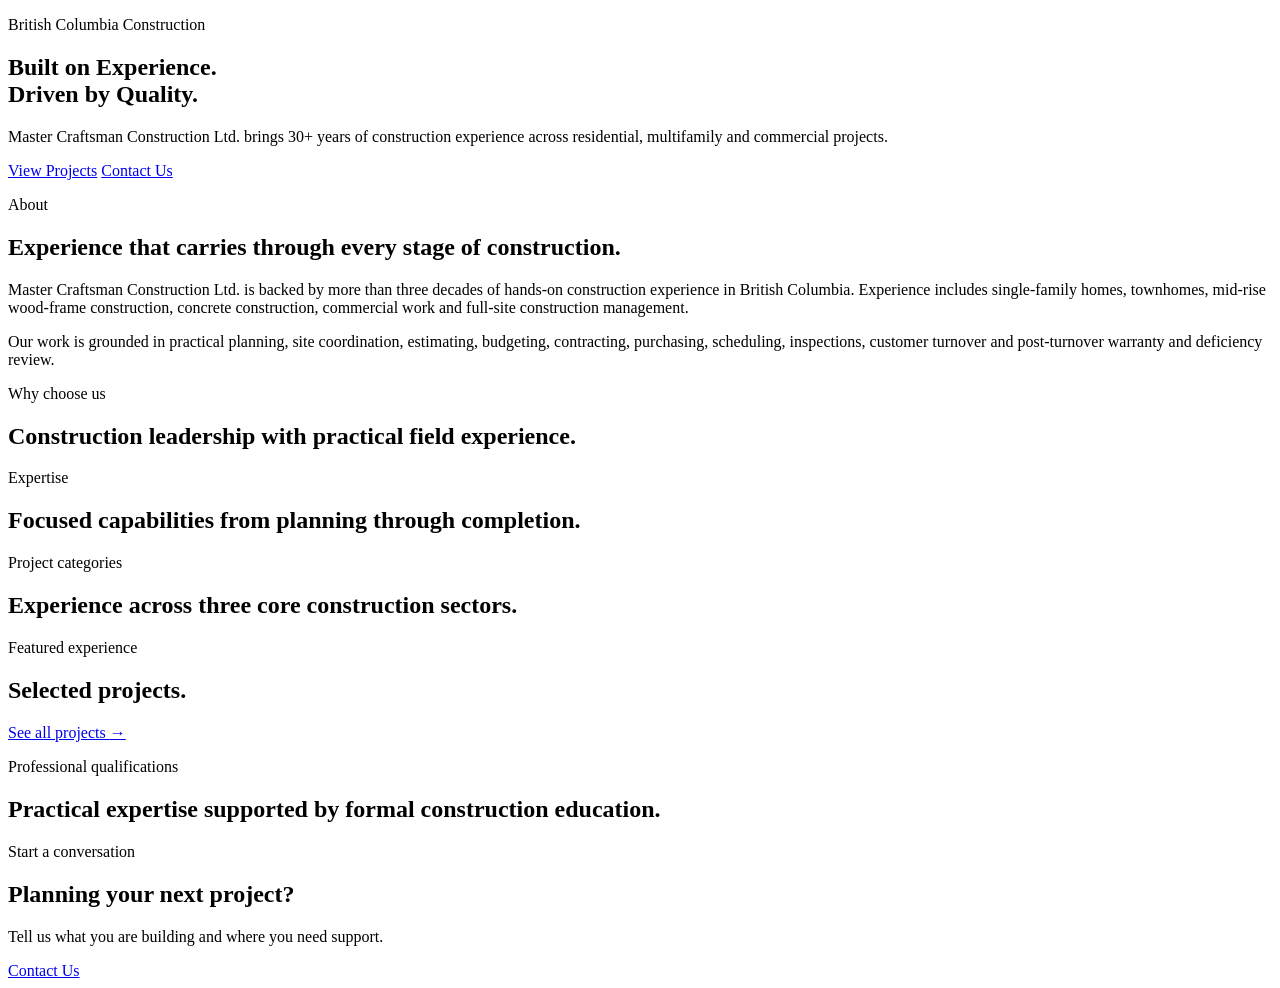
==== index.html @ 4886b28a "Add files via upload" ====
<!DOCTYPE html>
<html lang="en">
<head>
  <meta charset="UTF-8" />
  <meta name="viewport" content="width=device-width, initial-scale=1.0" />
  <meta name="description" content="Master Craftsman Construction Ltd. — experienced construction management, residential, multifamily and commercial construction in British Columbia." />
  <title>Master Craftsman Construction Ltd.</title>
  <link rel="preconnect" href="https://fonts.googleapis.com">
  <link rel="preconnect" href="https://fonts.gstatic.com" crossorigin>
  <link href="https://fonts.googleapis.com/css2?family=Inter:wght@400;500;600;700;800&display=swap" rel="stylesheet">
  <link rel="stylesheet" href="assets/css/styles.css" />
</head>
<body data-page="home">
  <div id="site-header"></div>

  <main>
    <section class="hero">
      <div class="hero__media" aria-hidden="true"></div>
      <div class="hero__overlay"></div>
      <div class="container hero__content reveal">
        <p class="eyebrow">British Columbia Construction</p>
        <h1>Built on Experience.<br>Driven by Quality.</h1>
        <p class="hero__text">
          Master Craftsman Construction Ltd. brings 30+ years of construction experience
          across residential, multifamily and commercial projects.
        </p>
        <div class="hero__actions">
          <a class="btn btn--primary" href="projects.html">View Projects</a>
          <a class="btn btn--ghost" href="contact.html">Contact Us</a>
        </div>
      </div>
    </section>

    <section class="section section--light">
      <div class="container split split--about">
        <div class="reveal">
          <p class="eyebrow">About</p>
          <h2>Experience that carries through every stage of construction.</h2>
        </div>
        <div class="reveal">
          <p>
            Master Craftsman Construction Ltd. is backed by more than three decades of hands-on
            construction experience in British Columbia. Experience includes single-family homes,
            townhomes, mid-rise wood-frame construction, concrete construction, commercial work
            and full-site construction management.
          </p>
          <p>
            Our work is grounded in practical planning, site coordination, estimating, budgeting,
            contracting, purchasing, scheduling, inspections, customer turnover and post-turnover
            warranty and deficiency review.
          </p>
        </div>
      </div>
    </section>

    <section class="section">
      <div class="container">
        <div class="section-heading reveal">
          <p class="eyebrow">Why choose us</p>
          <h2>Construction leadership with practical field experience.</h2>
        </div>
        <div id="strength-grid" class="feature-grid"></div>
      </div>
    </section>

    <section class="section section--blue">
      <div class="container">
        <div class="section-heading section-heading--light reveal">
          <p class="eyebrow eyebrow--light">Expertise</p>
          <h2>Focused capabilities from planning through completion.</h2>
        </div>
        <div id="services-grid" class="service-grid"></div>
      </div>
    </section>

    <section class="section">
      <div class="container">
        <div class="section-heading reveal">
          <p class="eyebrow">Project categories</p>
          <h2>Experience across three core construction sectors.</h2>
        </div>
        <div id="category-grid" class="category-grid"></div>
      </div>
    </section>

    <section class="section section--light">
      <div class="container">
        <div class="section-heading section-heading--row reveal">
          <div>
            <p class="eyebrow">Featured experience</p>
            <h2>Selected projects.</h2>
          </div>
          <a class="text-link" href="projects.html">See all projects <span>→</span></a>
        </div>
        <div id="featured-projects" class="project-grid project-grid--home"></div>
      </div>
    </section>

    <section class="section">
      <div class="container qualification-wrap reveal">
        <div>
          <p class="eyebrow">Professional qualifications</p>
          <h2>Practical expertise supported by formal construction education.</h2>
        </div>
        <div id="qualification-list" class="qualification-list"></div>
      </div>
    </section>

    <section class="cta-band">
      <div class="container cta-band__inner reveal">
        <div>
          <p class="eyebrow eyebrow--light">Start a conversation</p>
          <h2>Planning your next project?</h2>
          <p>Tell us what you are building and where you need support.</p>
        </div>
        <a class="btn btn--white" href="contact.html">Contact Us</a>
      </div>
    </section>
  </main>

  <div id="site-footer"></div>
  <script src="assets/js/main.js"></script>
</body>
</html>
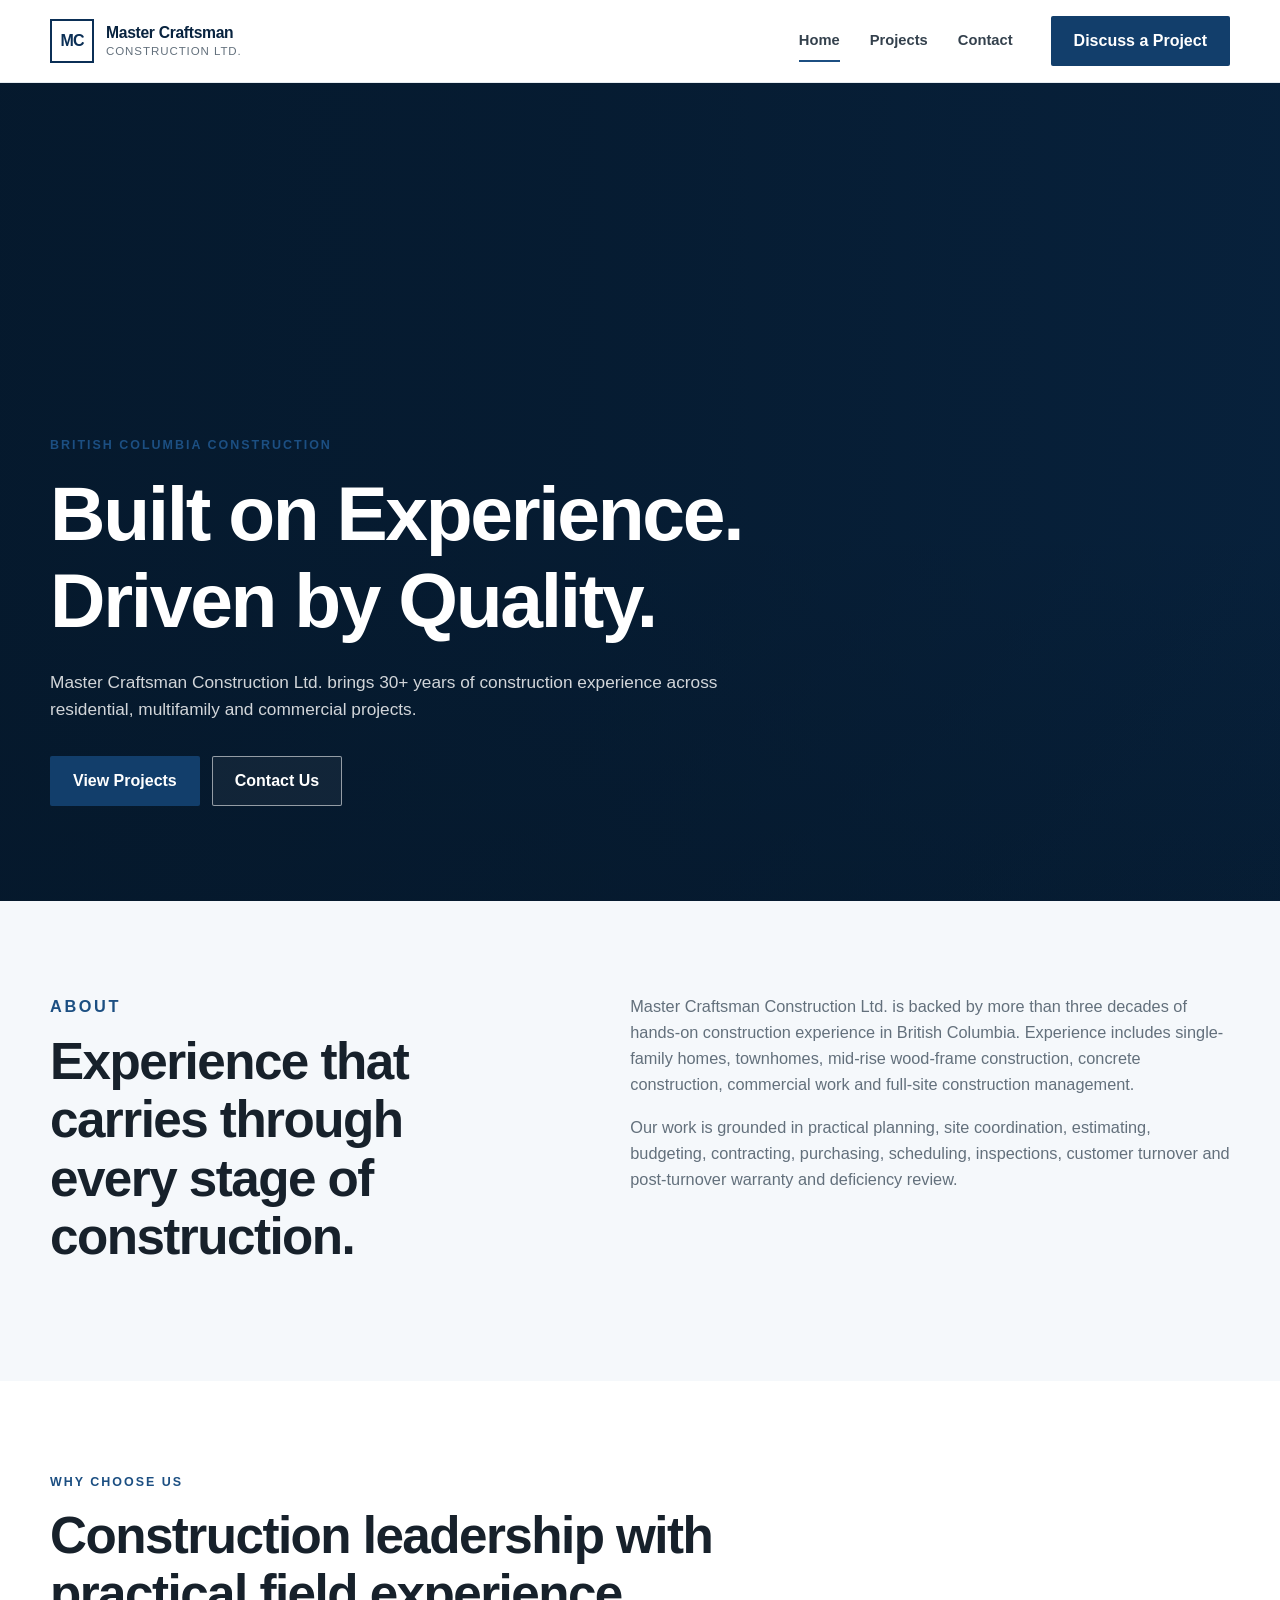
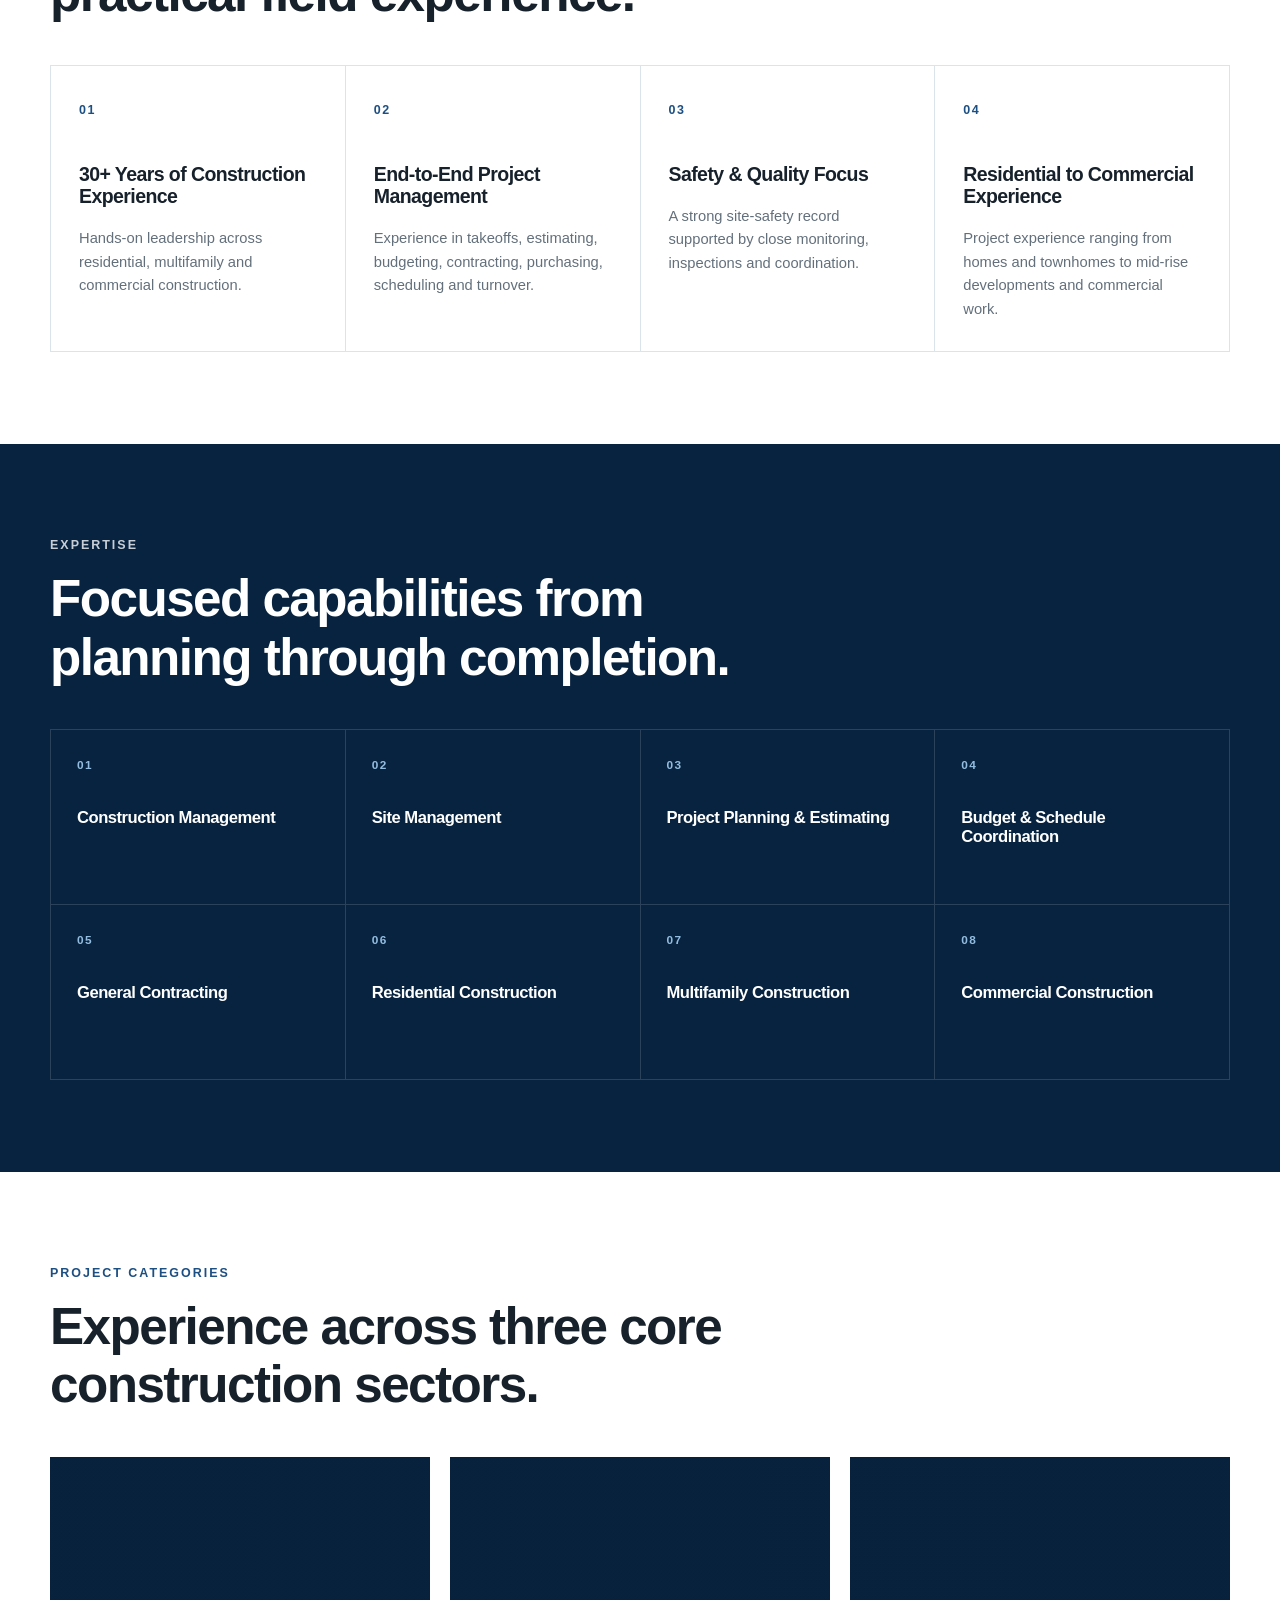
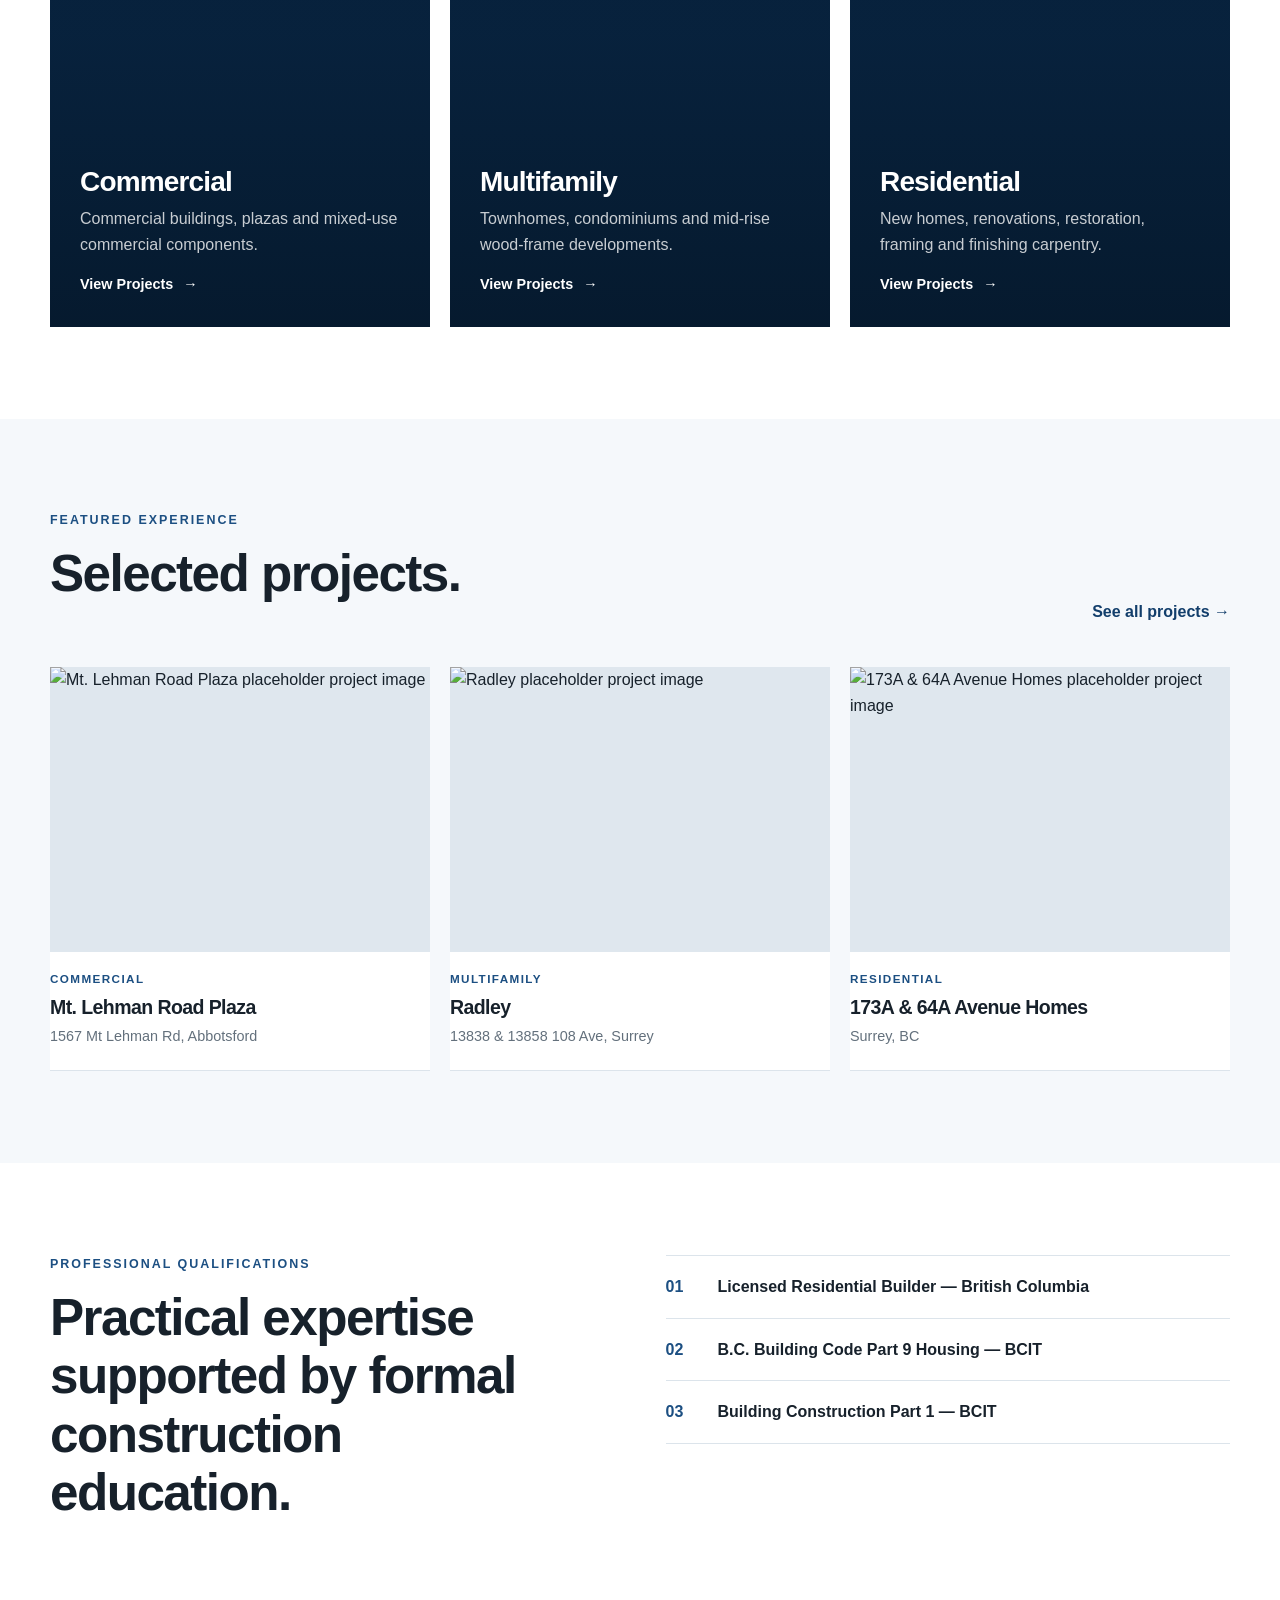
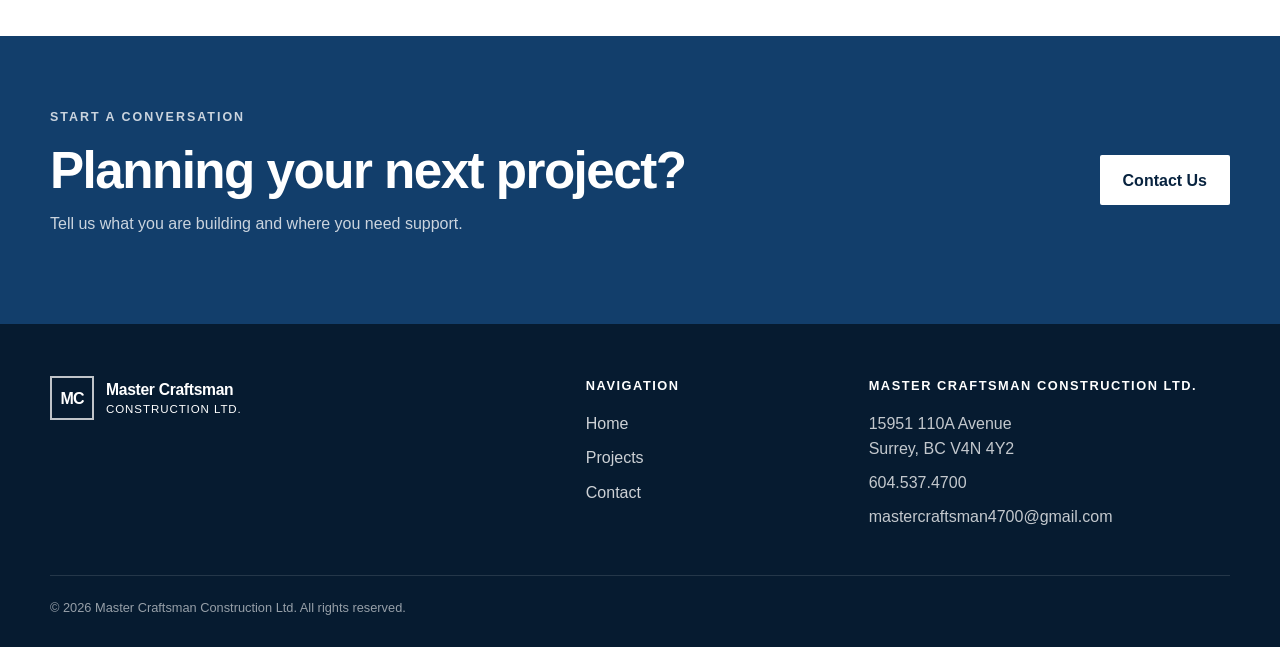
==== commit 191e22b5: "Update stylesheet and script paths in index.html" ====
--- a/index.html
+++ b/index.html
@@ -8,7 +8,7 @@
   <link rel="preconnect" href="https://fonts.googleapis.com">
   <link rel="preconnect" href="https://fonts.gstatic.com" crossorigin>
   <link href="https://fonts.googleapis.com/css2?family=Inter:wght@400;500;600;700;800&display=swap" rel="stylesheet">
-  <link rel="stylesheet" href="assets/css/styles.css" />
+  <link rel="stylesheet" href="styles.css" />
 </head>
 <body data-page="home">
   <div id="site-header"></div>
@@ -119,6 +119,6 @@
   </main>
 
   <div id="site-footer"></div>
-  <script src="assets/js/main.js"></script>
+  <script src="main.js"></script>
 </body>
 </html>
--- a/styles.css
+++ b/styles.css
@@ -0,0 +1,1001 @@
+:root {
+  --blue-950: #08233f;
+  --blue-900: #0b2f56;
+  --blue-800: #123e6b;
+  --blue-700: #1c4f82;
+  --blue-100: #eaf1f7;
+  --blue-050: #f5f8fb;
+  --white: #ffffff;
+  --ink: #17212b;
+  --muted: #63707c;
+  --line: #dce4eb;
+  --shadow: 0 18px 45px rgba(8, 35, 63, 0.12);
+  --container: 1180px;
+  --radius: 2px;
+}
+
+*,
+*::before,
+*::after { box-sizing: border-box; }
+
+html { scroll-behavior: smooth; }
+
+body {
+  margin: 0;
+  font-family: "Inter", Arial, sans-serif;
+  color: var(--ink);
+  background: var(--white);
+  line-height: 1.6;
+  -webkit-font-smoothing: antialiased;
+}
+
+body.modal-open { overflow: hidden; }
+
+img { display: block; max-width: 100%; }
+
+a { color: inherit; text-decoration: none; }
+
+button,
+input,
+select,
+textarea { font: inherit; }
+
+button { cursor: pointer; }
+
+.container {
+  width: min(calc(100% - 40px), var(--container));
+  margin-inline: auto;
+}
+
+.section { padding: 92px 0; }
+
+.section--light { background: var(--blue-050); }
+
+.section--blue {
+  color: var(--white);
+  background: var(--blue-950);
+}
+
+.eyebrow {
+  margin: 0 0 14px;
+  color: var(--blue-700);
+  font-size: 0.78rem;
+  font-weight: 800;
+  letter-spacing: 0.16em;
+  text-transform: uppercase;
+}
+
+.eyebrow--light { color: #b8d3ea; }
+
+h1, h2, h3, p { margin-top: 0; }
+
+h1, h2, h3 {
+  line-height: 1.14;
+  letter-spacing: -0.03em;
+}
+
+h1 { font-size: clamp(2.75rem, 6vw, 5.6rem); }
+
+h2 { font-size: clamp(2rem, 4vw, 3.5rem); margin-bottom: 22px; }
+
+h3 { font-size: 1.22rem; }
+
+p { color: var(--muted); }
+
+.section--blue p,
+.page-hero p,
+.cta-band p { color: rgba(255,255,255,.78); }
+
+.site-header {
+  position: sticky;
+  top: 0;
+  z-index: 1000;
+  background: rgba(255,255,255,.96);
+  border-bottom: 1px solid rgba(220,228,235,.75);
+  backdrop-filter: blur(14px);
+}
+
+.site-header__inner {
+  min-height: 82px;
+  display: flex;
+  align-items: center;
+  justify-content: space-between;
+  gap: 28px;
+}
+
+.brand {
+  display: inline-flex;
+  align-items: center;
+  gap: 12px;
+  min-width: 0;
+}
+
+.brand__mark {
+  width: 44px;
+  height: 44px;
+  display: grid;
+  place-items: center;
+  flex: 0 0 auto;
+  border: 2px solid var(--blue-900);
+  color: var(--blue-900);
+  font-weight: 800;
+  letter-spacing: -0.06em;
+}
+
+.brand__text {
+  display: flex;
+  flex-direction: column;
+  line-height: 1.1;
+}
+
+.brand__text strong {
+  color: var(--blue-950);
+  font-size: .98rem;
+  letter-spacing: -0.02em;
+}
+
+.brand__text small {
+  margin-top: 4px;
+  color: var(--muted);
+  font-size: .72rem;
+  letter-spacing: .08em;
+  text-transform: uppercase;
+}
+
+.nav {
+  display: flex;
+  align-items: center;
+  gap: 30px;
+}
+
+.nav__link {
+  position: relative;
+  color: #34414d;
+  font-size: .92rem;
+  font-weight: 600;
+}
+
+.nav__link::after {
+  content: "";
+  position: absolute;
+  left: 0;
+  bottom: -9px;
+  width: 100%;
+  height: 2px;
+  background: var(--blue-700);
+  transform: scaleX(0);
+  transform-origin: left;
+  transition: transform .2s ease;
+}
+
+.nav__link:hover::after,
+.nav__link.active::after { transform: scaleX(1); }
+
+.header-cta { margin-left: 8px; }
+
+.menu-toggle {
+  display: none;
+  width: 44px;
+  height: 44px;
+  border: 0;
+  background: transparent;
+  padding: 10px;
+}
+
+.menu-toggle span {
+  display: block;
+  width: 24px;
+  height: 2px;
+  margin: 5px auto;
+  background: var(--blue-950);
+  transition: .2s ease;
+}
+
+.btn {
+  display: inline-flex;
+  align-items: center;
+  justify-content: center;
+  min-height: 50px;
+  padding: 0 22px;
+  border: 1px solid transparent;
+  border-radius: var(--radius);
+  font-weight: 700;
+  transition: transform .2s ease, background .2s ease, color .2s ease, border-color .2s ease;
+}
+
+.btn:hover { transform: translateY(-2px); }
+
+.btn--primary {
+  color: var(--white);
+  background: var(--blue-800);
+}
+
+.btn--primary:hover { background: var(--blue-950); }
+
+.btn--ghost {
+  color: var(--white);
+  border-color: rgba(255,255,255,.55);
+  background: rgba(255,255,255,.05);
+}
+
+.btn--ghost:hover { background: rgba(255,255,255,.13); }
+
+.btn--white {
+  color: var(--blue-950);
+  background: var(--white);
+}
+
+.hero {
+  position: relative;
+  min-height: calc(100vh - 82px);
+  display: grid;
+  align-items: end;
+  overflow: hidden;
+  background: var(--blue-950);
+}
+
+.hero__media {
+  position: absolute;
+  inset: 0;
+  background:
+    url("https://images.unsplash.com/photo-1486406146926-c627a92ad1ab?auto=format&fit=crop&w=2200&q=88")
+    center 48% / cover no-repeat;
+  transform: scale(1.02);
+}
+
+.hero__overlay {
+  position: absolute;
+  inset: 0;
+  background:
+    linear-gradient(90deg, rgba(5,24,43,.88) 0%, rgba(5,24,43,.66) 46%, rgba(5,24,43,.2) 100%),
+    linear-gradient(0deg, rgba(5,24,43,.45), transparent 45%);
+}
+
+.hero__content {
+  position: relative;
+  z-index: 2;
+  padding: 110px 0 95px;
+  color: var(--white);
+}
+
+.hero h1 {
+  max-width: 950px;
+  margin-bottom: 24px;
+}
+
+.hero__text {
+  max-width: 700px;
+  margin-bottom: 32px;
+  color: rgba(255,255,255,.82);
+  font-size: 1.08rem;
+}
+
+.hero__actions {
+  display: flex;
+  flex-wrap: wrap;
+  gap: 12px;
+}
+
+.split {
+  display: grid;
+  grid-template-columns: .9fr 1.1fr;
+  gap: clamp(40px, 7vw, 100px);
+  align-items: start;
+}
+
+.split--about p { font-size: 1.02rem; }
+
+.section-heading {
+  max-width: 720px;
+  margin-bottom: 42px;
+}
+
+.section-heading--light { color: var(--white); }
+
+.section-heading--row {
+  max-width: none;
+  display: flex;
+  align-items: end;
+  justify-content: space-between;
+  gap: 24px;
+}
+
+.text-link {
+  color: var(--blue-800);
+  font-weight: 700;
+  white-space: nowrap;
+}
+
+.text-link span {
+  display: inline-block;
+  transition: transform .2s ease;
+}
+
+.text-link:hover span { transform: translateX(4px); }
+
+.feature-grid {
+  display: grid;
+  grid-template-columns: repeat(4, 1fr);
+  border-top: 1px solid var(--line);
+  border-left: 1px solid var(--line);
+}
+
+.feature-item {
+  min-height: 230px;
+  padding: 30px 28px;
+  border-right: 1px solid var(--line);
+  border-bottom: 1px solid var(--line);
+}
+
+.feature-number {
+  display: inline-block;
+  margin-bottom: 42px;
+  color: var(--blue-700);
+  font-size: .78rem;
+  font-weight: 800;
+  letter-spacing: .12em;
+}
+
+.feature-item p { margin-bottom: 0; font-size: .92rem; }
+
+.service-grid {
+  display: grid;
+  grid-template-columns: repeat(4, 1fr);
+  border-top: 1px solid rgba(255,255,255,.14);
+  border-left: 1px solid rgba(255,255,255,.14);
+}
+
+.service-item {
+  min-height: 175px;
+  padding: 26px;
+  border-right: 1px solid rgba(255,255,255,.14);
+  border-bottom: 1px solid rgba(255,255,255,.14);
+}
+
+.service-item h3 {
+  margin: 0;
+  color: var(--white);
+  font-size: 1.04rem;
+}
+
+.service-item span {
+  display: block;
+  margin-bottom: 34px;
+  color: #93bde0;
+  font-size: .74rem;
+  font-weight: 800;
+  letter-spacing: .12em;
+}
+
+.category-grid {
+  display: grid;
+  grid-template-columns: repeat(3, 1fr);
+  gap: 20px;
+}
+
+.category-card {
+  position: relative;
+  min-height: 470px;
+  overflow: hidden;
+  background: var(--blue-950);
+  color: var(--white);
+}
+
+.category-card__image {
+  position: absolute;
+  inset: 0;
+  background-position: center;
+  background-size: cover;
+  transition: transform .5s ease;
+}
+
+.category-card::after {
+  content: "";
+  position: absolute;
+  inset: 0;
+  background: linear-gradient(0deg, rgba(5,24,43,.84) 0%, rgba(5,24,43,.12) 62%);
+  transition: background .3s ease;
+}
+
+.category-card__content {
+  position: absolute;
+  inset: auto 0 0;
+  z-index: 2;
+  padding: 30px;
+}
+
+.category-card h3 {
+  margin-bottom: 8px;
+  font-size: 1.75rem;
+}
+
+.category-card p { margin-bottom: 14px; color: rgba(255,255,255,.78); }
+
+.category-card__link {
+  display: inline-flex;
+  gap: 10px;
+  align-items: center;
+  font-size: .9rem;
+  font-weight: 700;
+}
+
+.category-card:hover .category-card__image { transform: scale(1.055); }
+.category-card:hover::after { background: linear-gradient(0deg, rgba(5,24,43,.9) 0%, rgba(5,24,43,.2) 70%); }
+.category-card:hover .category-card__link span { transform: translateX(4px); }
+
+.project-grid {
+  display: grid;
+  grid-template-columns: repeat(3, 1fr);
+  gap: 28px 20px;
+}
+
+.project-grid--home { grid-template-columns: repeat(3, 1fr); }
+
+.project-card {
+  overflow: hidden;
+  background: var(--white);
+  border-bottom: 1px solid var(--line);
+}
+
+.project-card__image-wrap {
+  position: relative;
+  aspect-ratio: 4 / 3;
+  overflow: hidden;
+  background: #dfe7ee;
+}
+
+.project-card__image {
+  width: 100%;
+  height: 100%;
+  object-fit: cover;
+  transition: transform .45s ease;
+}
+
+.project-card__overlay {
+  position: absolute;
+  inset: 0;
+  display: grid;
+  place-items: center;
+  color: var(--white);
+  font-weight: 700;
+  background: rgba(6,31,54,.58);
+  opacity: 0;
+  transition: opacity .25s ease;
+}
+
+.project-card__body { padding: 18px 0 22px; }
+
+.project-card__category {
+  margin-bottom: 7px;
+  color: var(--blue-700);
+  font-size: .73rem;
+  font-weight: 800;
+  letter-spacing: .12em;
+  text-transform: uppercase;
+}
+
+.project-card h3 { margin-bottom: 7px; }
+.project-card p { margin-bottom: 0; font-size: .9rem; }
+
+.project-card[data-clickable="true"] { cursor: pointer; }
+
+.project-card:hover .project-card__image { transform: scale(1.05); }
+.project-card:hover .project-card__overlay { opacity: 1; }
+
+.qualification-wrap {
+  display: grid;
+  grid-template-columns: 1fr 1.1fr;
+  gap: clamp(45px, 8vw, 110px);
+}
+
+.qualification-list {
+  border-top: 1px solid var(--line);
+}
+
+.qualification-item {
+  display: grid;
+  grid-template-columns: 40px 1fr;
+  gap: 12px;
+  padding: 18px 0;
+  border-bottom: 1px solid var(--line);
+}
+
+.qualification-item span {
+  color: var(--blue-700);
+  font-weight: 800;
+}
+
+.qualification-item p {
+  margin: 0;
+  color: var(--ink);
+  font-weight: 600;
+}
+
+.cta-band {
+  padding: 72px 0;
+  color: var(--white);
+  background: var(--blue-800);
+}
+
+.cta-band__inner {
+  display: flex;
+  align-items: center;
+  justify-content: space-between;
+  gap: 36px;
+}
+
+.cta-band h2 { margin-bottom: 10px; }
+
+.page-hero {
+  min-height: 470px;
+  display: flex;
+  align-items: end;
+  padding: 90px 0 70px;
+  color: var(--white);
+  background-color: var(--blue-950);
+  background-position: center;
+  background-size: cover;
+  position: relative;
+}
+
+.page-hero::before {
+  content: "";
+  position: absolute;
+  inset: 0;
+  background: linear-gradient(90deg, rgba(5,24,43,.9), rgba(5,24,43,.45));
+}
+
+.page-hero > .container { position: relative; z-index: 1; }
+
+.page-hero h1 {
+  max-width: 880px;
+  margin-bottom: 20px;
+  font-size: clamp(2.6rem, 5vw, 4.8rem);
+}
+
+.page-hero p { max-width: 700px; }
+
+.page-hero--projects {
+  background-image: url("https://images.unsplash.com/photo-1541976590-713941681591?auto=format&fit=crop&w=2200&q=88");
+}
+
+.page-hero--contact {
+  background-image: url("https://images.unsplash.com/photo-1503387762-592deb58ef4e?auto=format&fit=crop&w=2200&q=88");
+}
+
+.filters {
+  display: flex;
+  flex-wrap: wrap;
+  gap: 10px;
+  margin-bottom: 40px;
+}
+
+.filter-btn {
+  min-height: 42px;
+  padding: 0 18px;
+  color: var(--blue-900);
+  background: var(--white);
+  border: 1px solid var(--line);
+  font-weight: 700;
+}
+
+.filter-btn:hover,
+.filter-btn.active {
+  color: var(--white);
+  background: var(--blue-800);
+  border-color: var(--blue-800);
+}
+
+.contact-layout {
+  display: grid;
+  grid-template-columns: .72fr 1.28fr;
+  gap: clamp(36px, 7vw, 90px);
+  align-items: start;
+}
+
+.contact-card {
+  padding: 36px;
+  color: var(--white);
+  background: var(--blue-950);
+  position: sticky;
+  top: 112px;
+}
+
+.brand--stacked {
+  align-items: flex-start;
+}
+
+.contact-card .brand__mark {
+  color: var(--white);
+  border-color: rgba(255,255,255,.75);
+}
+
+.contact-card .brand__text strong,
+.contact-card .brand__text small { color: var(--white); }
+
+.contact-card__details {
+  margin-top: 44px;
+  padding-top: 30px;
+  border-top: 1px solid rgba(255,255,255,.18);
+}
+
+.contact-card__details p,
+.contact-card__details a { color: rgba(255,255,255,.84); }
+
+.contact-form {
+  padding-top: 2px;
+}
+
+.form-grid {
+  display: grid;
+  grid-template-columns: 1fr 1fr;
+  gap: 24px 20px;
+  margin-bottom: 28px;
+}
+
+.field {
+  display: flex;
+  flex-direction: column;
+  gap: 8px;
+}
+
+.field--full { grid-column: 1 / -1; }
+
+.field label {
+  color: var(--ink);
+  font-size: .88rem;
+  font-weight: 700;
+}
+
+.field input,
+.field select,
+.field textarea {
+  width: 100%;
+  border: 1px solid var(--line);
+  border-radius: 0;
+  background: var(--white);
+  color: var(--ink);
+  outline: none;
+  transition: border-color .2s ease, box-shadow .2s ease;
+}
+
+.field input,
+.field select { height: 52px; padding: 0 14px; }
+
+.field textarea { padding: 14px; resize: vertical; }
+
+.field input:focus,
+.field select:focus,
+.field textarea:focus {
+  border-color: var(--blue-700);
+  box-shadow: 0 0 0 3px rgba(28,79,130,.09);
+}
+
+.field.invalid input,
+.field.invalid select,
+.field.invalid textarea { border-color: #a83232; }
+
+.error {
+  min-height: 16px;
+  color: #a83232;
+  font-size: .78rem;
+}
+
+.form-status {
+  margin: 18px 0 0;
+  font-weight: 600;
+}
+
+.form-status.success { color: #1f6b44; }
+.form-status.failure { color: #a83232; }
+
+.modal {
+  position: fixed;
+  inset: 0;
+  z-index: 2000;
+  display: none;
+}
+
+.modal.active { display: block; }
+
+.modal__backdrop {
+  position: absolute;
+  inset: 0;
+  background: rgba(3,16,29,.78);
+}
+
+.modal__dialog {
+  position: relative;
+  z-index: 1;
+  width: min(calc(100% - 36px), 980px);
+  max-height: calc(100vh - 48px);
+  margin: 24px auto;
+  overflow: auto;
+  background: var(--white);
+  box-shadow: var(--shadow);
+}
+
+.modal__close {
+  position: absolute;
+  top: 14px;
+  right: 14px;
+  z-index: 3;
+  width: 42px;
+  height: 42px;
+  border: 0;
+  color: var(--white);
+  background: rgba(5,24,43,.82);
+  font-size: 1.8rem;
+  line-height: 1;
+}
+
+.modal__image-wrap {
+  position: relative;
+  aspect-ratio: 16 / 9;
+  background: #d8e0e7;
+}
+
+.modal__image {
+  width: 100%;
+  height: 100%;
+  object-fit: cover;
+}
+
+.gallery-btn {
+  position: absolute;
+  top: 50%;
+  width: 44px;
+  height: 54px;
+  transform: translateY(-50%);
+  border: 0;
+  color: var(--white);
+  background: rgba(5,24,43,.72);
+  font-size: 2rem;
+}
+
+.gallery-btn--prev { left: 14px; }
+.gallery-btn--next { right: 14px; }
+
+.modal__content { padding: 34px; }
+
+.modal__location {
+  margin-bottom: 20px;
+  color: var(--muted);
+  font-weight: 600;
+}
+
+.modal__meta {
+  display: grid;
+  grid-template-columns: repeat(3, 1fr);
+  gap: 1px;
+  margin: 0 0 26px;
+  background: var(--line);
+  border: 1px solid var(--line);
+}
+
+.meta-item {
+  padding: 16px;
+  background: var(--white);
+}
+
+.meta-item span {
+  display: block;
+  margin-bottom: 4px;
+  color: var(--muted);
+  font-size: .72rem;
+  font-weight: 700;
+  text-transform: uppercase;
+  letter-spacing: .08em;
+}
+
+.meta-item strong { font-size: .9rem; }
+
+.site-footer {
+  padding: 52px 0 28px;
+  color: rgba(255,255,255,.8);
+  background: #061b30;
+}
+
+.footer-grid {
+  display: grid;
+  grid-template-columns: 1.35fr .65fr 1fr;
+  gap: 48px;
+  align-items: start;
+}
+
+.site-footer .brand__mark {
+  color: var(--white);
+  border-color: rgba(255,255,255,.74);
+}
+
+.site-footer .brand__text strong,
+.site-footer .brand__text small { color: var(--white); }
+
+.footer-title {
+  margin-bottom: 14px;
+  color: var(--white);
+  font-size: .8rem;
+  font-weight: 800;
+  letter-spacing: .12em;
+  text-transform: uppercase;
+}
+
+.footer-links {
+  display: grid;
+  gap: 9px;
+}
+
+.footer-links a:hover { color: var(--white); }
+
+.footer-contact p,
+.footer-contact a {
+  margin-bottom: 8px;
+  color: rgba(255,255,255,.76);
+}
+
+.footer-bottom {
+  margin-top: 38px;
+  padding-top: 22px;
+  border-top: 1px solid rgba(255,255,255,.12);
+  color: rgba(255,255,255,.58);
+  font-size: .8rem;
+}
+
+.reveal {
+  opacity: 0;
+  transform: translateY(18px);
+  transition: opacity .55s ease, transform .55s ease;
+}
+
+.reveal.is-visible {
+  opacity: 1;
+  transform: none;
+}
+
+@media (prefers-reduced-motion: reduce) {
+  html { scroll-behavior: auto; }
+  *, *::before, *::after {
+    animation-duration: .01ms !important;
+    animation-iteration-count: 1 !important;
+    transition-duration: .01ms !important;
+  }
+  .reveal { opacity: 1; transform: none; }
+}
+
+@media (max-width: 1050px) {
+  .feature-grid,
+  .service-grid { grid-template-columns: repeat(2, 1fr); }
+
+  .project-grid { grid-template-columns: repeat(2, 1fr); }
+
+  .project-grid--home { grid-template-columns: repeat(2, 1fr); }
+
+  .category-card { min-height: 410px; }
+
+  .header-cta { display: none; }
+}
+
+@media (max-width: 820px) {
+  .section { padding: 72px 0; }
+
+  .site-header__inner { min-height: 72px; }
+
+  .menu-toggle { display: block; }
+
+  .nav {
+    position: absolute;
+    top: 72px;
+    left: 0;
+    right: 0;
+    display: none;
+    flex-direction: column;
+    align-items: stretch;
+    gap: 0;
+    padding: 14px 20px 24px;
+    background: var(--white);
+    border-bottom: 1px solid var(--line);
+    box-shadow: 0 14px 28px rgba(8,35,63,.08);
+  }
+
+  .nav.open { display: flex; }
+
+  .nav__link {
+    padding: 14px 4px;
+    border-bottom: 1px solid var(--line);
+  }
+
+  .nav__link::after { display: none; }
+
+  .hero { min-height: 760px; }
+
+  .hero__content { padding: 110px 0 70px; }
+
+  .split,
+  .qualification-wrap,
+  .contact-layout { grid-template-columns: 1fr; }
+
+  .category-grid { grid-template-columns: 1fr; }
+
+  .category-card { min-height: 390px; }
+
+  .contact-card { position: static; }
+
+  .footer-grid { grid-template-columns: 1fr 1fr; }
+
+  .footer-grid > :first-child { grid-column: 1 / -1; }
+
+  .cta-band__inner {
+    align-items: flex-start;
+    flex-direction: column;
+  }
+
+  .modal__meta { grid-template-columns: 1fr 1fr; }
+}
+
+@media (max-width: 600px) {
+  .container { width: min(calc(100% - 28px), var(--container)); }
+
+  .section { padding: 58px 0; }
+
+  .brand__text strong { font-size: .86rem; }
+  .brand__text small { font-size: .65rem; }
+  .brand__mark { width: 40px; height: 40px; }
+
+  h1 { font-size: clamp(2.45rem, 12vw, 4rem); }
+  h2 { font-size: clamp(1.9rem, 8vw, 2.7rem); }
+
+  .hero {
+    min-height: 700px;
+    align-items: end;
+  }
+
+  .hero__overlay {
+    background:
+      linear-gradient(0deg, rgba(5,24,43,.92) 0%, rgba(5,24,43,.55) 68%, rgba(5,24,43,.35) 100%);
+  }
+
+  .hero__content { padding: 100px 0 58px; }
+
+  .hero__actions { flex-direction: column; align-items: stretch; }
+
+  .feature-grid,
+  .service-grid,
+  .project-grid,
+  .project-grid--home,
+  .form-grid,
+  .footer-grid { grid-template-columns: 1fr; }
+
+  .footer-grid > :first-child { grid-column: auto; }
+
+  .feature-item { min-height: auto; }
+  .feature-number { margin-bottom: 24px; }
+
+  .section-heading--row {
+    align-items: flex-start;
+    flex-direction: column;
+  }
+
+  .category-card { min-height: 360px; }
+
+  .filters {
+    display: grid;
+    grid-template-columns: 1fr 1fr;
+  }
+
+  .filter-btn { width: 100%; }
+
+  .page-hero { min-height: 430px; padding-bottom: 54px; }
+
+  .modal__dialog {
+    width: 100%;
+    max-height: 100vh;
+    min-height: 100vh;
+    margin: 0;
+  }
+
+  .modal__image-wrap { aspect-ratio: 4 / 3; }
+  .modal__content { padding: 26px 18px; }
+  .modal__meta { grid-template-columns: 1fr; }
+
+  .contact-card { padding: 28px 22px; }
+}
